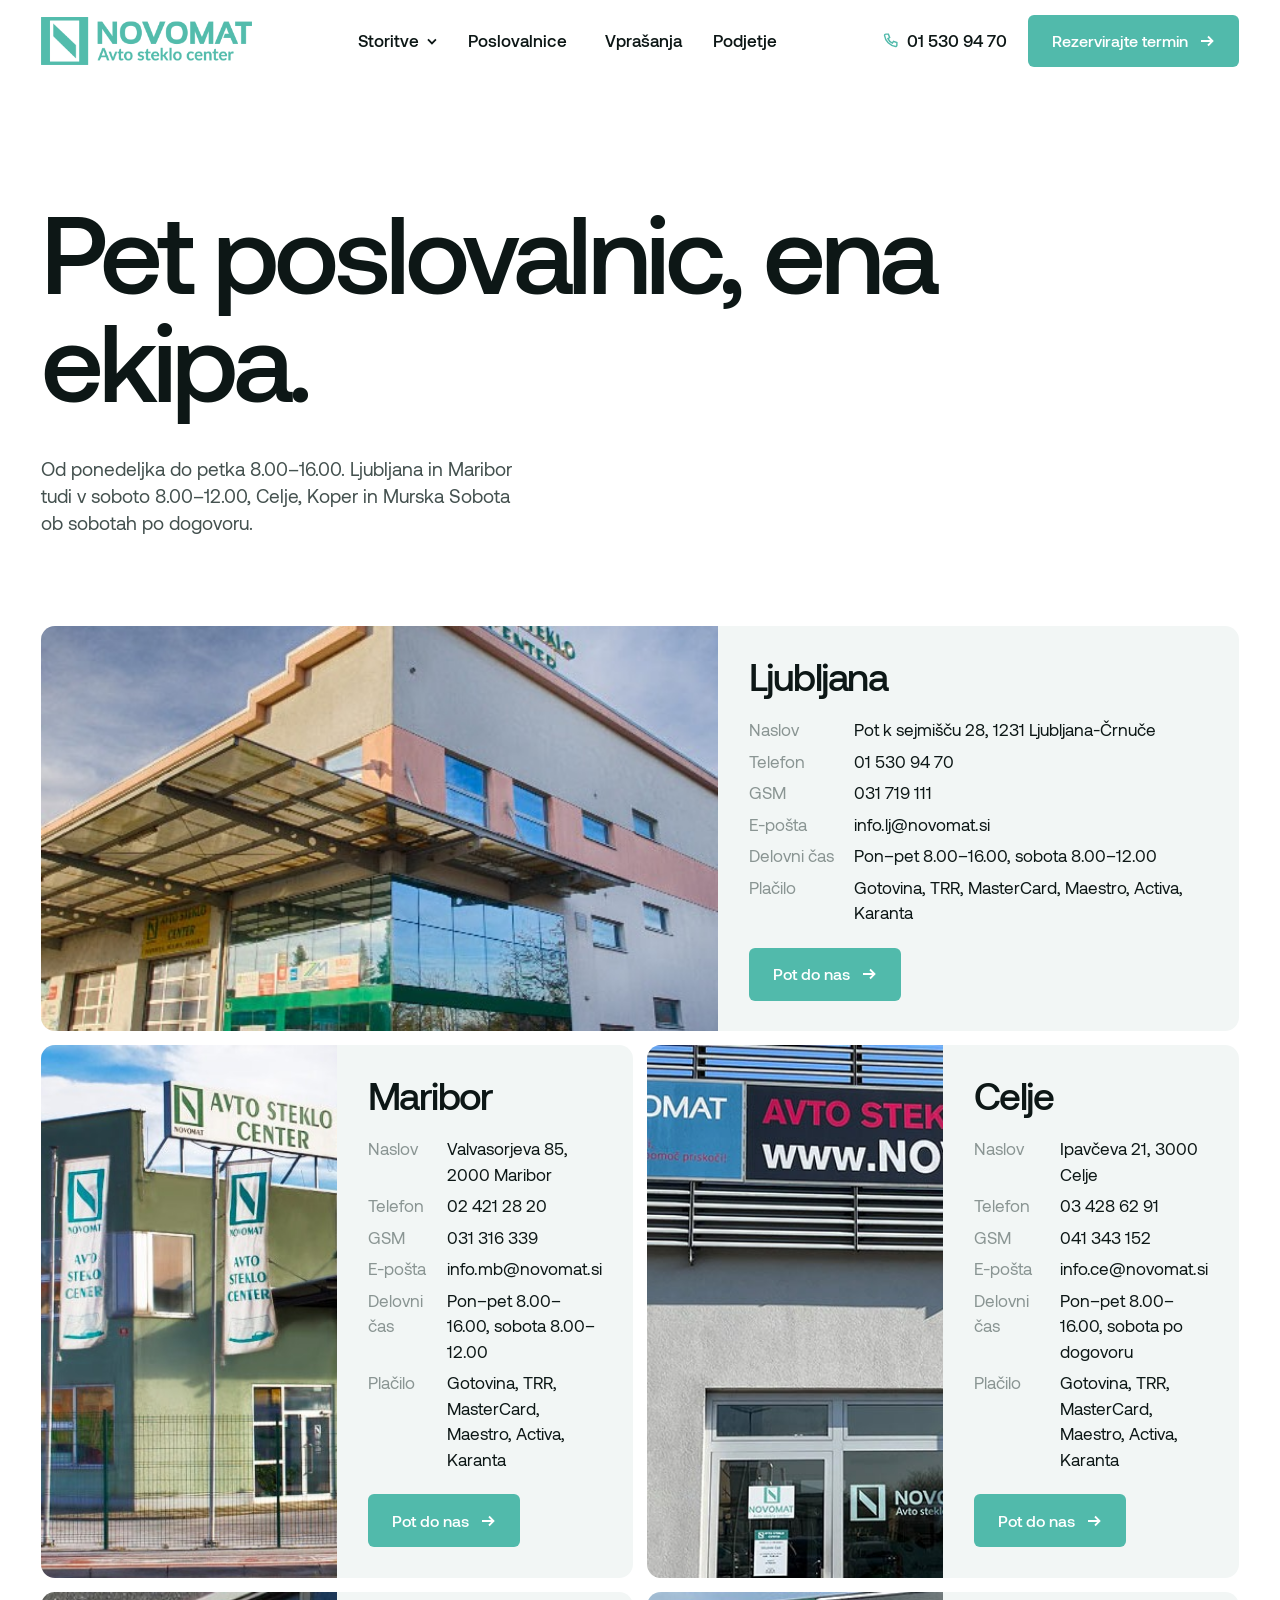
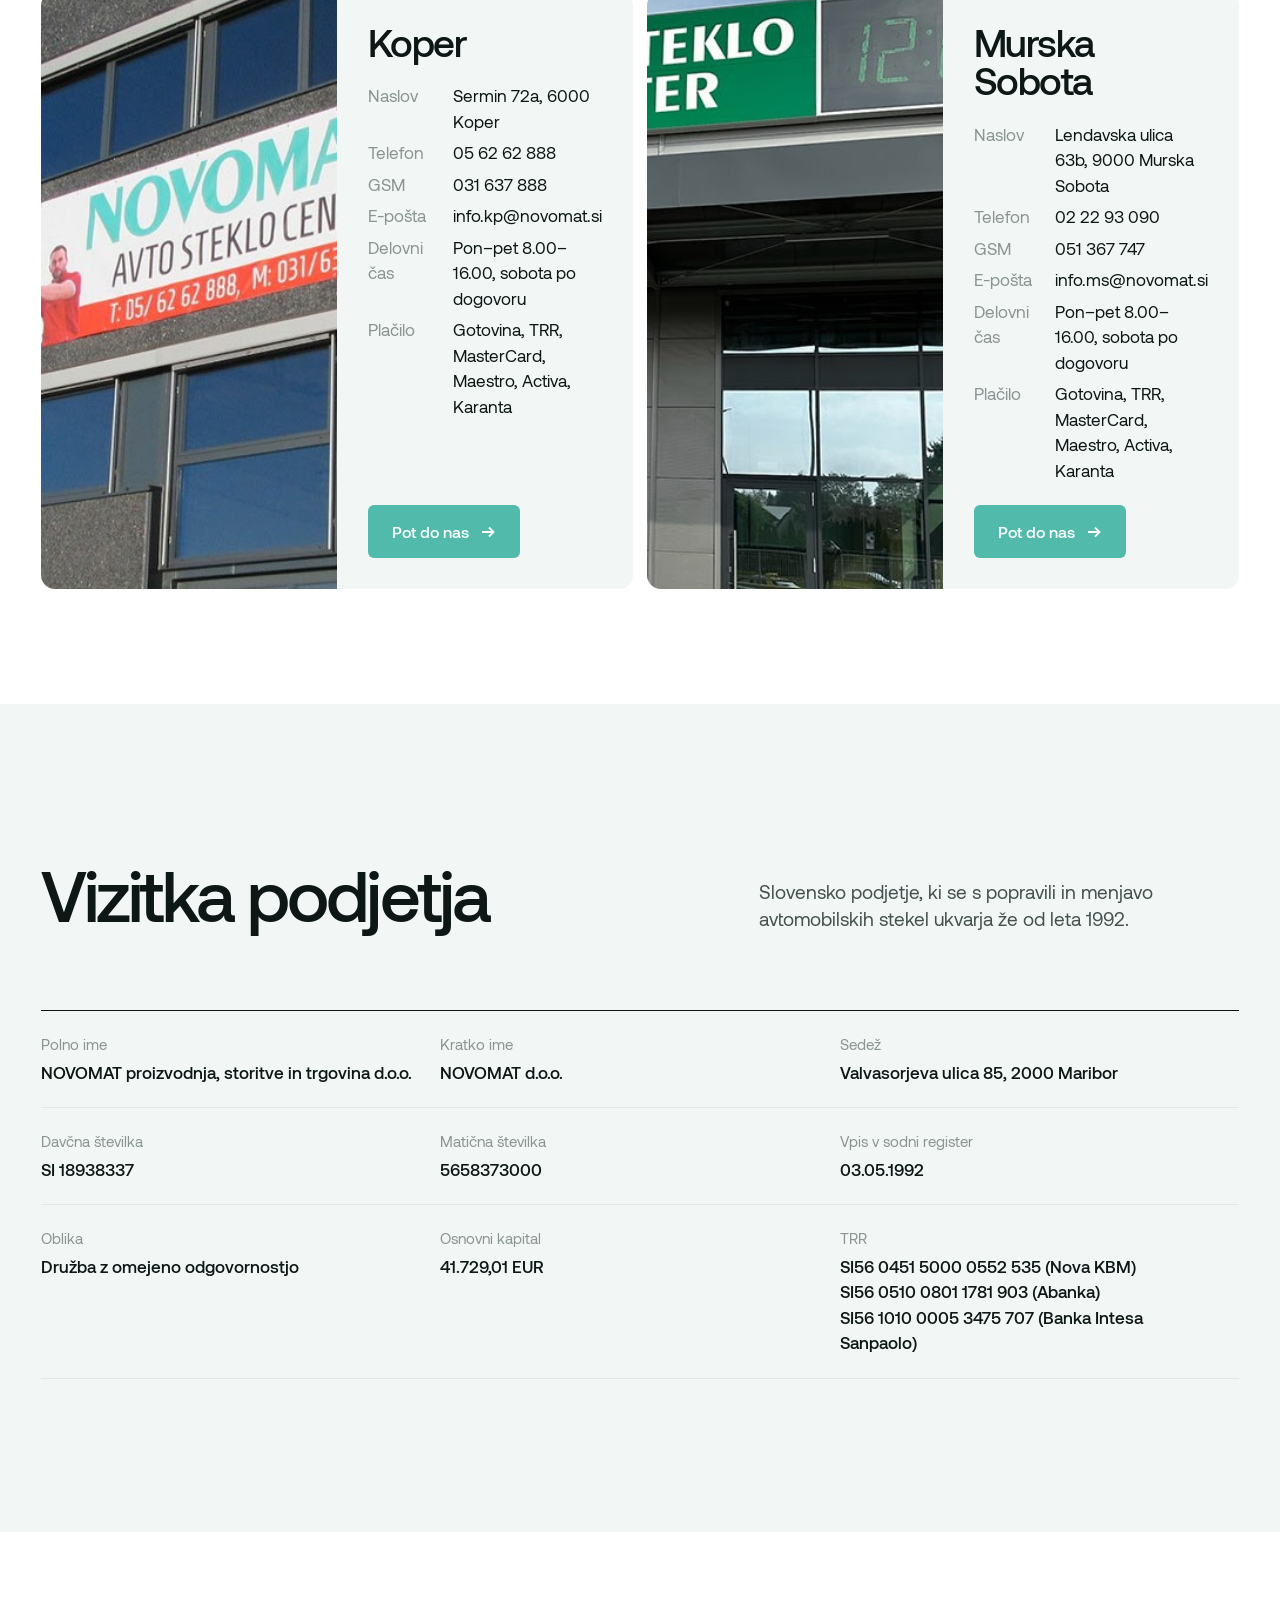
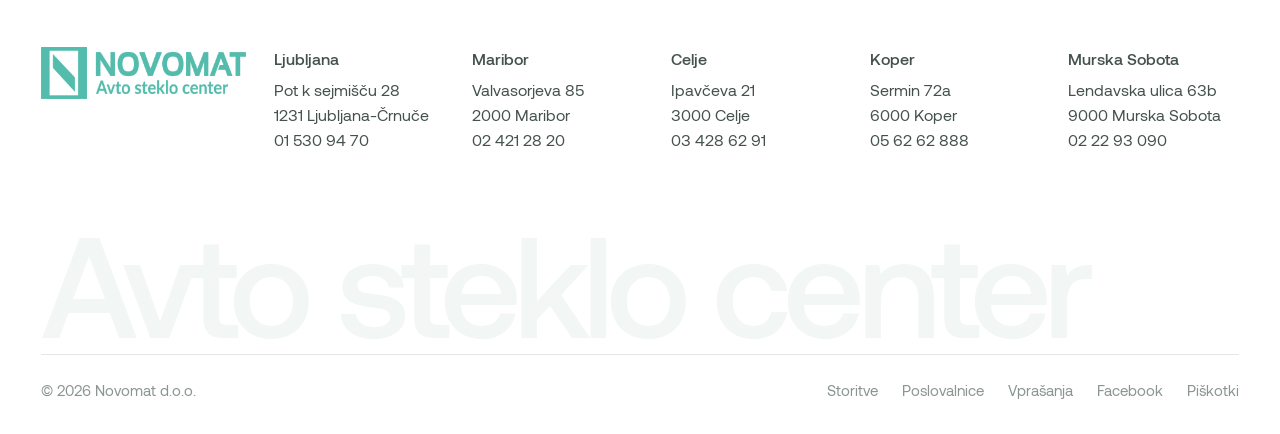
==== poslovalnice.html @ 3d76321d "Novomat Avto steklo center redesign: homepage and four subpages Co-Authored-By: Claude Opus 5.5 <nor" ====
<!doctype html>
<html lang="sl" class="no-js">
<head>
<meta charset="utf-8">
<meta name="viewport" content="width=device-width,initial-scale=1">
<title>Poslovalnice | Novomat Avto steklo center</title>
<meta name="description" content="Poslovalnice Novomat v Ljubljani, Mariboru, Celju, Kopru in Murski Soboti.">
<meta name="robots" content="noindex">
<link rel="icon" href="assets/logo/novomat-mark.png">
<link rel="stylesheet" href="assets/css/style.css?v=4">
<script>document.documentElement.classList.replace('no-js','js')</script>
</head>
<body data-page="poslovalnice">
<main>
  <section class="ph">
    <h1 class="d1">Pet poslovalnic, ena ekipa.</h1>
    <div class="ph__row">
      <p class="lead">Od ponedeljka do petka 8.00–16.00. Ljubljana in Maribor tudi v soboto 8.00–12.00, Celje, Koper in Murska Sobota ob sobotah po dogovoru.</p>
    </div>
  </section>

  <section class="wrap" style="padding-bottom:clamp(80px,9vw,180px)">
    <div class="cards5" id="peCards"></div>
  </section>

  <section class="sec sec--mist wrap" id="podjetje">
    <div class="sec__head">
      <h2 class="d2">Vizitka podjetja</h2>
      <p class="lead">Slovensko podjetje, ki se s popravili in menjavo avtomobilskih stekel ukvarja že od leta 1992.</p>
    </div>
    <dl class="vz">
      <div><dt>Polno ime</dt><dd>NOVOMAT proizvodnja, storitve in trgovina d.o.o.</dd></div>
      <div><dt>Kratko ime</dt><dd>NOVOMAT d.o.o.</dd></div>
      <div><dt>Sedež</dt><dd>Valvasorjeva ulica 85, 2000 Maribor</dd></div>
      <div><dt>Davčna številka</dt><dd>SI 18938337</dd></div>
      <div><dt>Matična številka</dt><dd>5658373000</dd></div>
      <div><dt>Vpis v sodni register</dt><dd>03.05.1992</dd></div>
      <div><dt>Oblika</dt><dd>Družba z omejeno odgovornostjo</dd></div>
      <div><dt>Osnovni kapital</dt><dd>41.729,01 EUR</dd></div>
      <div><dt>TRR</dt><dd>SI56 0451 5000 0552 535 (Nova KBM)<br>SI56 0510 0801 1781 903 (Abanka)<br>SI56 1010 0005 3475 707 (Banka Intesa Sanpaolo)</dd></div>
    </dl>
  </section>
</main>
<script src="assets/js/layout.js?v=4"></script>
<script>
  document.getElementById('peCards').innerHTML = window.NOVOMAT_PE.map(c => `
    <article class="pe rv" id="${c.id}">
      <div class="pe__img"><img src="${c.img}" alt="Poslovalnica ${c.name}" loading="lazy"></div>
      <div class="pe__body">
        <h2>${c.name}</h2>
        <dl>
          <dt>Naslov</dt><dd>${c.addr}, ${c.post}</dd>
          <dt>Telefon</dt><dd><a class="link-u" href="tel:${c.telH}">${c.tel}</a></dd>
          <dt>GSM</dt><dd>${c.gsm}</dd>
          <dt>E-pošta</dt><dd><a class="link-u" href="mailto:${c.mail}">${c.mail}</a></dd>
          <dt>Delovni čas</dt><dd>Pon–pet 8.00–16.00, ${c.sat.toLowerCase()}</dd>
          <dt>Plačilo</dt><dd>Gotovina, TRR, MasterCard, Maestro, Activa, Karanta</dd>
        </dl>
        <a class="btn" href="https://www.google.com/maps/search/?api=1&query=${encodeURIComponent('Novomat ' + c.addr + ' ' + c.post)}" target="_blank" rel="noopener">Pot do nas ${window.NOVOMAT_ICONS.arrow}</a>
      </div>
    </article>`).join('');
</script>
<script src="assets/vendor/gsap.min.js"></script>
<script src="assets/vendor/ScrollTrigger.min.js"></script>
<script src="assets/vendor/lenis.min.js"></script>
<script src="assets/js/main.js?v=4"></script>
</body>
</html>
---- assets/css/style.css ----
@font-face{font-family:"Aeonik";src:url(../fonts/Aeonik-Light.woff2) format("woff2");font-weight:300;font-display:swap}
@font-face{font-family:"Aeonik";src:url(../fonts/Aeonik-Regular.woff2) format("woff2");font-weight:400;font-display:swap}
@font-face{font-family:"Aeonik";src:url(../fonts/Aeonik-Medium.woff2) format("woff2");font-weight:500;font-display:swap}
@font-face{font-family:"Aeonik";src:url(../fonts/Aeonik-Bold.woff2) format("woff2");font-weight:700;font-display:swap}

:root{
  --font:"Aeonik","Helvetica Neue",Arial,sans-serif;
  --teal:#51BAAB;
  --teal-deep:#2f8f82;
  --green:#003333;
  --ink:#0d1716;
  --gray:#8a9593;
  --line:#e3e8e7;
  --paper:#ffffff;
  --mist:#f2f6f5;
  --gut:clamp(20px,3.2vw,64px);
  --nav-h:clamp(76px,6.4vw,112px);
  --ease:cubic-bezier(.2,.7,.1,1);
}
*{box-sizing:border-box;margin:0;padding:0}
html{-webkit-text-size-adjust:100%;overflow-x:clip}
body{font-family:var(--font);color:var(--ink);background:var(--paper);font-size:clamp(17px,1.05vw,20px);line-height:1.5;-webkit-font-smoothing:antialiased;overflow-x:clip}
img,video,svg{display:block;max-width:100%}
a{color:inherit;text-decoration:none}
button,input,select,textarea{font:inherit;color:inherit}
::selection{background:var(--teal);color:#fff}
.wrap{padding-inline:var(--gut)}
.teal{color:var(--teal)}
.gray{color:var(--gray)}

/* type scale */
.d1{font-size:clamp(52px,8.6vw,190px);line-height:.98;letter-spacing:-.045em;font-weight:500;padding-bottom:.04em}
.d2{font-size:clamp(42px,5.6vw,128px);line-height:1.02;letter-spacing:-.04em;font-weight:500;padding-bottom:.04em}
.d3{font-size:clamp(32px,3.4vw,72px);line-height:1.06;letter-spacing:-.03em;font-weight:500;padding-bottom:.04em}
.d4{font-size:clamp(24px,1.9vw,40px);line-height:1.16;letter-spacing:-.02em;font-weight:500}
.lead{font-size:clamp(19px,1.35vw,26px);line-height:1.42;color:#44514f;max-width:40ch}

/* buttons */
.btn{display:inline-flex;align-items:center;gap:.7em;height:3.3em;padding:0 1.5em;border-radius:6px;background:var(--teal);color:#fff;font-weight:500;font-size:clamp(16px,1vw,19px);transition:background .3s,color .3s,transform .3s var(--ease);white-space:nowrap;border:0;cursor:pointer}
.btn:hover{background:var(--green)}
.btn svg{width:1em;height:1em;transition:transform .3s var(--ease)}
.btn:hover svg{transform:translateX(3px)}
.btn--ghost{background:transparent;color:var(--ink);box-shadow:inset 0 0 0 1.5px currentColor}
.btn--ghost:hover{background:var(--ink);color:#fff}
.btn--white{background:#fff;color:var(--green)}
.btn--white:hover{background:var(--teal);color:#fff}
.link-u{background:linear-gradient(currentColor,currentColor) 0 100%/0 1.5px no-repeat;transition:background-size .4s var(--ease)}
.link-u:hover{background-size:100% 1.5px}

/* ---------- loader ---------- */
.loader{position:fixed;inset:0;z-index:200;background:#fff;display:grid;place-items:center}
.loader__in{display:flex;align-items:center;gap:28px}
.loader__mark{width:clamp(64px,6vw,96px);height:auto;clip-path:inset(0 0 100% 0)}
.loader__count{font-size:clamp(40px,4vw,72px);font-weight:500;letter-spacing:-.04em;font-variant-numeric:tabular-nums;min-width:3ch;color:var(--green)}
.no-loader .loader{display:none}

/* ---------- header ---------- */
.hdr{position:fixed;inset:0 0 auto;z-index:100;height:var(--nav-h);display:flex;align-items:center;justify-content:space-between;gap:32px;padding-inline:var(--gut);transition:background .35s,box-shadow .35s,transform .45s var(--ease)}
.hdr.is-solid{background:rgba(255,255,255,.94);backdrop-filter:saturate(1.4) blur(14px);-webkit-backdrop-filter:saturate(1.4) blur(14px);box-shadow:0 1px 0 var(--line)}
.hdr.is-hidden{transform:translateY(-100%)}
.hdr__logo img{height:clamp(46px,3.7vw,68px);width:auto}
.nav{display:flex;align-items:center;gap:clamp(20px,2.4vw,48px);font-size:clamp(17px,1.05vw,20px);font-weight:500}
.nav__item{position:relative;height:var(--nav-h);display:flex;align-items:center}
.nav__item > a,.nav__item > button{display:flex;align-items:center;gap:.4em;background:none;border:0;cursor:pointer;padding:0}
.nav__item > button svg{width:.7em;height:.7em;transition:transform .3s}
.nav__item:hover > button svg,.nav__item.is-open > button svg{transform:rotate(180deg)}
.nav__item > a:hover,.nav__item > button:hover{color:var(--teal-deep)}
.hdr__right{display:flex;align-items:center;gap:clamp(16px,1.6vw,32px)}
.hdr__tel{font-weight:500;font-size:clamp(17px,1.05vw,20px);display:flex;align-items:center;gap:.5em}
.hdr__tel svg{width:1em;height:1em;color:var(--teal)}
.burger{display:none;width:48px;height:48px;border:0;background:none;cursor:pointer;position:relative}
.burger span{position:absolute;left:10px;right:10px;height:2px;background:var(--ink);transition:transform .35s var(--ease),top .35s var(--ease)}
.burger span:first-child{top:19px}.burger span:last-child{top:28px}
.menu-open .burger span:first-child{top:23px;transform:rotate(45deg)}
.menu-open .burger span:last-child{top:23px;transform:rotate(-45deg)}

/* mega menu */
.mega{position:fixed;left:0;right:0;top:var(--nav-h);background:#fff;box-shadow:0 30px 60px -30px rgba(0,40,40,.18),0 1px 0 var(--line) inset;padding:36px var(--gut) 44px;opacity:0;visibility:hidden;transform:translateY(-8px);transition:opacity .3s,transform .4s var(--ease),visibility 0s .4s}
.nav__item:hover .mega,.nav__item.is-open .mega,.nav__item:focus-within .mega{opacity:1;visibility:visible;transform:none;transition:opacity .3s,transform .4s var(--ease)}
.mega__grid{display:grid;grid-template-columns:repeat(5,1fr);gap:20px}
.mega__card{display:block}
.mega__img{aspect-ratio:4/3;border-radius:8px;overflow:hidden;background:var(--mist);margin-bottom:14px;display:grid;place-items:center}
.mega__img img{width:100%;height:100%;object-fit:cover;transition:transform .8s var(--ease)}
.mega__img svg{width:62%;height:62%}
.mega__card:hover .mega__img img{transform:scale(1.05)}
.mega__t{font-size:clamp(18px,1.15vw,22px);font-weight:500;letter-spacing:-.01em}
.mega__s{font-size:15px;color:var(--gray);font-weight:400;margin-top:2px}
.mega--list .mega__grid{grid-template-columns:repeat(5,1fr)}
.mega__city{padding:18px 0;border-top:1.5px solid var(--ink)}
.mega__city b{display:block;font-size:clamp(20px,1.4vw,28px);font-weight:500;letter-spacing:-.02em}
.mega__city span{display:block;color:var(--gray);font-size:15px;font-weight:400}
.mega__city a{display:inline-block;margin-top:10px;font-size:16px;color:var(--teal-deep)}

/* mobile menu */
.mnav{position:fixed;inset:0;z-index:90;background:#fff;padding:calc(var(--nav-h) + 24px) var(--gut) 32px;display:flex;flex-direction:column;gap:6px;overflow:auto;opacity:0;visibility:hidden;transition:opacity .35s,visibility 0s .35s}
.menu-open .mnav{opacity:1;visibility:visible;transition:opacity .35s}
.mnav a{font-size:clamp(30px,8vw,44px);font-weight:500;letter-spacing:-.03em;line-height:1.25}
.mnav .mnav__sub{font-size:20px;color:var(--gray);letter-spacing:0}
.mnav .btn{margin-top:28px;align-self:flex-start;font-size:18px}

/* ---------- hero ---------- */
.hero{position:relative;height:260vh}
.hero__stick{position:sticky;top:0;height:100vh;height:100svh;overflow:hidden}
.hero__text{position:absolute;inset:0;padding:calc(var(--nav-h) + 4vh) var(--gut) 5vh;display:flex;flex-direction:column;justify-content:center}
.hero__h{font-size:clamp(44px,8.2vw,200px);line-height:1;letter-spacing:-.05em;font-weight:500}
.hero__h .row{display:flex;align-items:center;gap:.22em;white-space:nowrap}
.hero__h .row + .row{margin-top:.04em}
.hero__slot{display:inline-block;width:2.25em;height:.82em;flex:none}
.hero__under{display:flex;justify-content:space-between;align-items:flex-end;gap:40px;margin-top:clamp(32px,5vh,72px)}
.hero__ticks{list-style:none;display:grid;gap:10px;font-size:clamp(17px,1.15vw,22px)}
.hero__ticks li{display:flex;align-items:center;gap:12px}
.hero__ticks svg{width:22px;height:22px;flex:none;color:var(--teal)}
.hero__cta{display:flex;gap:14px;flex-wrap:wrap;justify-content:flex-end}
.hero__media{position:absolute;overflow:hidden;will-change:clip-path,width,height,top,left;z-index:2;clip-path:polygon(10% 0,90% 0,100% 100%,0 100%);border-radius:0}
.hero__media img{position:absolute;inset:0;width:100%;height:100%;object-fit:cover;object-position:94% 0;transform:scale(1.15);transform-origin:50% 40%}
.hero__shade{position:absolute;inset:0;background:linear-gradient(180deg,rgba(0,30,30,.0) 30%,rgba(0,30,30,.72));opacity:0}
.hero__crack{position:absolute;inset:0;width:100%;height:100%;pointer-events:none}
.hero__crack path{stroke-dasharray:1;stroke-dashoffset:1;fill:none;stroke:#fff;stroke-width:.2;stroke-linecap:round;opacity:.9}
.hero__over{position:absolute;left:var(--gut);right:var(--gut);bottom:7vh;color:#fff;z-index:3;display:flex;justify-content:space-between;align-items:flex-end;gap:32px;opacity:0;pointer-events:none}
.hero__over.is-on{pointer-events:auto}
.hero__over .d2{max-width:13ch}
.hero__over p{max-width:30ch;font-size:clamp(18px,1.3vw,24px);color:rgba(255,255,255,.86)}
.hero__grain{position:absolute;inset:-50%;z-index:4;pointer-events:none;background-image:url("data:image/svg+xml,%3Csvg xmlns='http://www.w3.org/2000/svg' width='160' height='160'%3E%3Cfilter id='n'%3E%3CfeTurbulence type='fractalNoise' baseFrequency='.9' numOctaves='2' stitchTiles='stitch'/%3E%3C/filter%3E%3Crect width='100%25' height='100%25' filter='url(%23n)'/%3E%3C/svg%3E");opacity:.07}

/* ---------- section base ---------- */
.sec{padding-block:clamp(96px,12vw,240px)}
.sec--mist{background:var(--mist)}
.sec__head{display:grid;grid-template-columns:1fr 1fr;gap:var(--gut);align-items:end;margin-bottom:clamp(48px,6vw,110px)}
.sec__head .lead{justify-self:end}

/* ---------- repair or replace ---------- */
.rr{display:grid;grid-template-columns:1.25fr 1fr;gap:clamp(32px,5vw,120px);align-items:center}
.rr__stage{position:relative;background:var(--mist);border-radius:14px;aspect-ratio:16/10.5;overflow:hidden;touch-action:none}
.rr__svg{position:absolute;inset:0;width:100%;height:100%}
.rr__hint{position:absolute;left:24px;bottom:16px;font-size:15px;color:var(--gray);z-index:1;pointer-events:none}
.rr__chip{cursor:grab}
.rr__chip:active{cursor:grabbing}
.rr__panel .d2{margin-bottom:24px}
.rr__verdict{margin:36px 0 30px;padding:30px 0;border-block:1.5px solid var(--ink)}
.rr__vt{font-size:clamp(40px,4.4vw,96px);font-weight:500;letter-spacing:-.045em;line-height:1;transition:color .3s}
.rr__vd{margin-top:14px;font-size:clamp(17px,1.15vw,22px);color:#44514f;max-width:36ch;min-height:3em}
.rr__ctl{display:grid;gap:22px}
.rr__row{display:flex;justify-content:space-between;align-items:center;gap:20px;font-weight:500}
.rr__row output{font-variant-numeric:tabular-nums;color:var(--teal-deep)}
.range{-webkit-appearance:none;appearance:none;width:100%;height:28px;background:transparent;cursor:pointer}
.range::-webkit-slider-runnable-track{height:4px;border-radius:4px;background:linear-gradient(var(--teal),var(--teal)) 0/var(--p,30%) 100% no-repeat,var(--line)}
.range::-moz-range-track{height:4px;border-radius:4px;background:var(--line)}
.range::-moz-range-progress{height:4px;border-radius:4px;background:var(--teal)}
.range::-webkit-slider-thumb{-webkit-appearance:none;width:26px;height:26px;border-radius:50%;background:#fff;box-shadow:0 0 0 2px var(--teal),0 4px 12px rgba(0,0,0,.12);margin-top:-11px}
.range::-moz-range-thumb{width:26px;height:26px;border-radius:50%;background:#fff;border:2px solid var(--teal)}

/* ---------- safety stat ---------- */
.stat{display:grid;grid-template-columns:1fr 1fr;gap:clamp(32px,5vw,120px) var(--gut);align-items:end}
.stat__num{grid-column:1/-1}
.stat .fill-text{grid-column:2}
.stat__num{font-size:clamp(110px,17vw,400px);font-weight:500;letter-spacing:-.06em;line-height:.85;color:var(--teal);white-space:nowrap;padding-bottom:.06em}
.stat__num small{font-size:.42em;letter-spacing:-.04em;color:var(--green);margin-left:.06em}
.fill-text{font-size:clamp(30px,3.1vw,66px);line-height:1.12;letter-spacing:-.03em;font-weight:500}
.fill-text .w{color:#cdd6d4;transition:color .25s}
.fill-text .w.on{color:var(--ink)}
.pillars{display:grid;grid-template-columns:repeat(3,1fr);gap:var(--gut);margin-top:clamp(80px,9vw,180px)}
.pillar svg{width:clamp(56px,4.4vw,84px);height:auto;margin-bottom:28px;color:var(--teal)}
.pillar h3{font-size:clamp(26px,2vw,40px);font-weight:500;letter-spacing:-.025em;margin-bottom:14px}
.pillar p{color:#44514f;max-width:38ch}
.draw path,.draw line,.draw circle,.draw rect,.draw polyline{fill:none;stroke:currentColor;stroke-width:2;stroke-linecap:round;stroke-linejoin:round}

/* ---------- bento ---------- */
.bento{display:grid;grid-template-columns:repeat(12,1fr);gap:clamp(12px,1.1vw,22px)}
.bento .tile{min-height:clamp(300px,24vw,500px)}
.tile{position:relative;border-radius:14px;overflow:hidden;background:var(--mist);display:flex;flex-direction:column;justify-content:space-between;padding:clamp(24px,2.2vw,44px);isolation:isolate}
.tile h3{font-size:clamp(28px,2.6vw,56px);font-weight:500;letter-spacing:-.035em;line-height:1.02}
.tile p{max-width:34ch;color:#44514f;margin-top:10px}
.tile__go{display:inline-flex;align-items:center;gap:.5em;font-weight:500;margin-top:18px;color:var(--teal-deep)}
.tile__go svg{width:1em;height:1em;transition:transform .3s var(--ease)}
.tile:hover .tile__go svg{transform:translateX(4px)}
.tile--a{grid-column:span 12;aspect-ratio:1120/358;color:#fff;background:var(--green)}
.tile--a .tile__media{position:absolute;inset:0;z-index:-1;overflow:hidden}
.tile--a .tile__media img{width:100%;height:112%;object-fit:cover;object-position:50% 0}
.tile--a::after{content:"";position:absolute;inset:0;z-index:-1;background:linear-gradient(90deg,rgba(0,40,40,.82),rgba(0,40,40,.15) 55%,rgba(0,40,40,0))}
.tile--a .tile__txt{max-width:40%;margin-top:auto}
.tile--a p{color:rgba(255,255,255,.85)}
.tile--a .tile__go{color:#fff}
.tile--b{grid-column:span 6}
.tile--c{grid-column:span 6}
.tile--d{grid-column:span 6}
.tile--e{grid-column:span 6;background:var(--teal);color:#fff}
.tile--e p{color:rgba(255,255,255,.9)}
.tile--e .tile__go{color:#fff}
.tile__ill{position:absolute;right:clamp(18px,2vw,40px);top:clamp(18px,2vw,40px);width:clamp(120px,12vw,240px);height:auto;color:var(--teal);z-index:-1}
.tile--e .tile__ill{color:#fff}
.tile__txt{margin-top:auto}
.tile__thumb{position:absolute;right:clamp(18px,2vw,40px);top:clamp(18px,2vw,40px);width:clamp(110px,9vw,180px);aspect-ratio:1;border-radius:10px;overflow:hidden}
.tile__thumb img{width:100%;height:100%;object-fit:cover}

/* ---------- marquee ---------- */
.marq{overflow:hidden;padding-block:clamp(28px,3vw,56px);border-block:1.5px solid var(--ink)}
.marq__track{display:flex;width:max-content;animation:marq 48s linear infinite}
.marq span{font-size:clamp(30px,3.6vw,76px);font-weight:500;letter-spacing:-.035em;white-space:nowrap;display:flex;align-items:center}
.marq span::after{content:"";width:.34em;height:.34em;background:var(--teal);margin-inline:.7em;transform:rotate(45deg);flex:none}
@keyframes marq{to{transform:translateX(-50%)}}

/* ---------- 15 points ---------- */
.pts{display:grid;grid-template-columns:1fr 1.1fr;gap:clamp(40px,6vw,140px)}
.pts__side{position:sticky;top:calc(var(--nav-h) + 4vh);align-self:start;height:calc(100vh - var(--nav-h) - 8vh);display:flex;flex-direction:column;justify-content:space-between}
.pts__count{font-size:clamp(120px,15vw,340px);font-weight:500;letter-spacing:-.06em;line-height:.85;color:var(--teal);font-variant-numeric:tabular-nums;padding-bottom:.05em}
.pts__count small{font-size:.28em;color:var(--gray);letter-spacing:-.03em}
.pts__ws{width:min(100%,520px);height:auto;color:var(--green)}
.pts__list{list-style:none;counter-reset:p;padding-block:10vh 30vh}
.pts__list li{display:grid;grid-template-columns:3.2ch 1fr;gap:20px;padding:26px 0;border-top:1.5px solid var(--line);font-size:clamp(22px,1.7vw,34px);line-height:1.22;letter-spacing:-.02em;font-weight:500;color:#c3cdcb;transition:color .4s}
.pts__list li::before{counter-increment:p;content:counter(p,decimal-leading-zero);font-size:.62em;padding-top:.32em;color:inherit;font-variant-numeric:tabular-nums}
.pts__list li.on{color:var(--ink)}
.pts__list li.on::before{color:var(--teal-deep)}

/* ---------- insurers ---------- */
.ins{display:grid;grid-template-columns:1fr 1fr;gap:var(--gut);align-items:start}
.ins__logos{display:grid;grid-template-columns:repeat(3,1fr);gap:clamp(10px,1vw,18px);margin-top:clamp(40px,4vw,72px)}
.ins__logo{aspect-ratio:16/9;background:#fff;border-radius:12px;display:grid;place-items:center;padding:18%}
.ins__logo img{width:100%;height:100%;object-fit:contain;filter:grayscale(1) contrast(1.1);opacity:.75;transition:filter .4s,opacity .4s}
.ins__logo:hover img{filter:none;opacity:1}
.docs{display:grid;gap:clamp(10px,1vw,18px)}
.doc{display:flex;align-items:center;gap:clamp(20px,2vw,36px);background:#fff;border-radius:14px;padding:clamp(22px,2vw,36px)}
.doc svg{width:clamp(56px,4.4vw,80px);height:auto;flex:none;color:var(--teal)}
.doc b{display:block;font-size:clamp(22px,1.7vw,34px);font-weight:500;letter-spacing:-.02em}
.doc span{color:var(--gray);font-size:16px}

/* ---------- locations ---------- */
.loc{display:grid;grid-template-columns:1fr 1fr;gap:clamp(32px,5vw,120px);align-items:stretch}
.loc__list{list-style:none;border-bottom:1.5px solid var(--ink)}
.loc__list button{width:100%;display:flex;justify-content:space-between;align-items:center;gap:20px;padding:clamp(16px,1.6vw,28px) 0;border:0;border-top:1.5px solid var(--ink);background:none;cursor:pointer;text-align:left;font-size:clamp(36px,4.4vw,96px);font-weight:500;letter-spacing:-.045em;line-height:1.02;color:#c3cdcb;transition:color .35s}
.loc__list button span{font-size:clamp(15px,.95vw,18px);letter-spacing:0;color:var(--gray);font-weight:400;text-align:right}
.loc__list button:hover,.loc__list button.on{color:var(--ink)}
.loc__list button.on span{color:var(--teal-deep)}
.loc__card{position:sticky;top:calc(var(--nav-h) + 24px);display:grid;grid-template-rows:auto 1fr;gap:28px;align-self:start}
.loc__img{position:relative;aspect-ratio:4/3;border-radius:14px;overflow:hidden;background:var(--mist)}
.loc__img img{position:absolute;inset:0;width:100%;height:100%;object-fit:cover;opacity:0;transform:scale(1.06);transition:opacity .6s,transform 1.2s var(--ease)}
.loc__img img.on{opacity:1;transform:none}
.loc__info{display:grid;grid-template-columns:1fr 1fr;gap:20px 32px;font-size:clamp(17px,1.05vw,20px)}
.loc__info dt{color:var(--gray);font-size:15px;margin-bottom:2px}
.loc__info dd a{border-bottom:1.5px solid var(--teal)}
.loc__info dd a:hover{color:var(--teal-deep)}

/* ---------- testimonials ---------- */
.tst{display:grid;grid-template-columns:repeat(5,minmax(0,1fr));gap:clamp(12px,1.1vw,22px)}
.q{background:#fff;border-radius:14px;padding:clamp(24px,2vw,40px);display:flex;flex-direction:column;justify-content:space-between;min-height:clamp(300px,26vw,480px)}
.q__mark{width:40px;height:auto;color:var(--teal)}
.q p{font-size:clamp(22px,1.7vw,34px);line-height:1.18;letter-spacing:-.025em;font-weight:500;margin:28px 0}
.q cite{font-style:normal;color:var(--gray);font-size:16px}
.q:nth-child(2n){transform:translateY(clamp(20px,3vw,60px))}

/* ---------- CTA / form ---------- */
.cta{background:var(--green);color:#fff;border-radius:clamp(14px,1.4vw,28px);margin-inline:clamp(10px,1vw,20px);padding:clamp(48px,7vw,140px) var(--gut);display:grid;grid-template-columns:1fr 1fr;gap:clamp(40px,6vw,140px)}
.cta .lead{color:rgba(255,255,255,.75)}
.cta__meta{display:grid;grid-template-columns:1fr 1fr;gap:28px;margin-top:clamp(40px,5vw,90px);font-size:17px;color:rgba(255,255,255,.8)}
.cta__meta b{display:block;color:#fff;font-weight:500;margin-bottom:6px}
.form{display:grid;grid-template-columns:1fr 1fr;gap:14px}
.field{position:relative;display:flex;flex-direction:column}
.field--full{grid-column:1/-1}
.field label{font-size:15px;color:rgba(255,255,255,.7);margin-bottom:8px}
.field input,.field select,.field textarea{background:rgba(255,255,255,.07);border:0;border-radius:8px;padding:18px 18px;font-size:18px;color:#fff;outline:none;transition:background .3s,box-shadow .3s;-webkit-appearance:none;appearance:none}
.field select{background-image:url("data:image/svg+xml,%3Csvg xmlns='http://www.w3.org/2000/svg' width='14' height='9' fill='none' stroke='%2351BAAB' stroke-width='2'%3E%3Cpath d='M1 1l6 6 6-6'/%3E%3C/svg%3E");background-repeat:no-repeat;background-position:right 18px center}
.field select option{color:var(--ink)}
.field textarea{min-height:150px;resize:vertical}
.field input:focus,.field select:focus,.field textarea:focus{background:rgba(255,255,255,.12);box-shadow:inset 0 -2px 0 var(--teal)}
.form .btn{grid-column:1/-1;justify-self:start;margin-top:10px}
.form__ok{grid-column:1/-1;font-size:clamp(22px,1.6vw,30px);font-weight:500;color:var(--teal);display:none}
.form.sent .form__ok{display:block}
/* light form variant */
.form--light .field label{color:var(--gray)}
.form--light .field input,.form--light .field select,.form--light .field textarea{background:var(--mist);color:var(--ink)}
.form--light .field input:focus,.form--light .field select:focus,.form--light .field textarea:focus{background:#e8efee}

/* ---------- footer ---------- */
.ftr{padding:clamp(80px,9vw,180px) var(--gut) 32px}
.ftr__top{display:grid;grid-template-columns:1.2fr repeat(5,1fr);gap:28px;padding-bottom:clamp(48px,5vw,90px)}
.ftr__top img{height:clamp(52px,4vw,76px);width:auto}
.ftr__city b{display:block;font-weight:500;margin-bottom:6px}
.ftr__city{font-size:16px;color:#44514f;line-height:1.55}
.ftr__city a:hover{color:var(--teal-deep)}
.ftr__big{font-size:min(11.2vw,280px);font-weight:500;letter-spacing:-.055em;line-height:.9;color:var(--mist);white-space:nowrap;padding-bottom:.06em;user-select:none}
.ftr__bot{display:flex;justify-content:space-between;gap:20px;flex-wrap:wrap;border-top:1.5px solid var(--line);padding-top:24px;font-size:15px;color:var(--gray)}
.ftr__bot nav{display:flex;gap:24px;flex-wrap:wrap}
.ftr__bot a:hover{color:var(--ink)}

/* ---------- subpages ---------- */
.ph{padding:calc(var(--nav-h) + clamp(60px,9vw,180px)) var(--gut) clamp(60px,7vw,140px)}
.ph .d1{max-width:14ch}
.ph__row{display:flex;justify-content:space-between;align-items:flex-end;gap:40px;margin-top:clamp(28px,3vw,56px)}
.subnav{position:sticky;top:var(--nav-h);z-index:20;background:rgba(255,255,255,.94);backdrop-filter:blur(12px);-webkit-backdrop-filter:blur(12px);border-block:1px solid var(--line);display:flex;gap:clamp(20px,2.4vw,44px);padding:18px var(--gut);overflow-x:auto;scrollbar-width:none;font-weight:500;font-size:clamp(16px,1vw,19px)}
.subnav::-webkit-scrollbar{display:none}
.subnav{transition:top .45s var(--ease)}
.hdr-hidden .subnav{top:0}
.subnav a{white-space:nowrap;color:var(--gray);transition:color .3s}
.subnav a.on,.subnav a:hover{color:var(--ink)}
.svc{display:grid;grid-template-columns:1fr 1fr;gap:clamp(40px,6vw,140px);align-items:start;padding-block:clamp(80px,9vw,180px);border-top:1.5px solid var(--line);scroll-margin-top:calc(var(--nav-h) + 60px)}
.svc:first-of-type{border-top:0}
.svc__media{position:sticky;top:calc(var(--nav-h) + 90px);border-radius:14px;overflow:hidden;aspect-ratio:4/3;background:var(--mist);display:grid;place-items:center}
.svc__media img{width:100%;height:100%;object-fit:cover}
.svc__media svg{width:58%;height:auto;color:var(--teal)}
.svc__body .d3{margin-bottom:28px}
.svc__body p{color:#44514f;margin-bottom:1.1em;max-width:58ch}
.svc__body h4{font-size:clamp(22px,1.6vw,30px);font-weight:500;letter-spacing:-.02em;margin:48px 0 18px}
.facts{display:grid;grid-template-columns:repeat(3,1fr);gap:14px;margin:36px 0}
.fact{background:var(--mist);border-radius:12px;padding:24px}
.fact b{display:block;font-size:clamp(32px,2.6vw,52px);font-weight:500;letter-spacing:-.04em;color:var(--teal-deep);line-height:1}
.fact span{display:block;margin-top:10px;font-size:16px;color:#44514f}
.steps{list-style:none;counter-reset:s}
.steps li{display:grid;grid-template-columns:2.6ch 1fr;gap:16px;padding:18px 0;border-top:1.5px solid var(--line);color:#2b3533}
.steps li::before{counter-increment:s;content:counter(s,decimal-leading-zero);color:var(--teal-deep);font-weight:500;font-variant-numeric:tabular-nums}
.brands{display:flex;flex-wrap:wrap;gap:10px;margin:28px 0}
.brands span{background:var(--mist);padding:10px 18px;border-radius:6px;font-weight:500}
.faq{max-width:1200px}
.faq details{border-top:1.5px solid var(--ink)}
.faq details:last-child{border-bottom:1.5px solid var(--ink)}
.faq summary{list-style:none;cursor:pointer;display:flex;justify-content:space-between;align-items:center;gap:24px;padding:clamp(22px,2vw,36px) 0;font-size:clamp(24px,2.2vw,46px);font-weight:500;letter-spacing:-.03em;line-height:1.1}
.faq summary::-webkit-details-marker{display:none}
.faq summary i{width:clamp(28px,2vw,40px);height:clamp(28px,2vw,40px);flex:none;position:relative}
.faq summary i::before,.faq summary i::after{content:"";position:absolute;left:0;right:0;top:50%;height:2px;background:var(--teal);transition:transform .35s var(--ease)}
.faq summary i::after{transform:rotate(90deg)}
.faq details[open] summary i::after{transform:rotate(0)}
.faq__a{padding:0 0 36px;max-width:70ch;color:#44514f}
.faq__a p + p{margin-top:1em}
.cards5{display:grid;grid-template-columns:repeat(2,1fr);gap:clamp(12px,1.1vw,22px)}
.pe{background:var(--mist);border-radius:14px;overflow:hidden;display:grid;grid-template-columns:1fr 1fr;scroll-margin-top:calc(var(--nav-h) + 30px)}
.pe:first-child{grid-column:1/-1;grid-template-columns:1.3fr 1fr}
.pe__img{min-height:clamp(300px,26vw,520px);position:relative}
.pe__img img{position:absolute;inset:0;width:100%;height:100%;object-fit:cover}
.pe__body{padding:clamp(24px,2.4vw,48px);display:flex;flex-direction:column;gap:22px}
.pe__body h2{font-size:clamp(32px,3vw,64px);font-weight:500;letter-spacing:-.04em;line-height:1}
.pe__body dl{display:grid;grid-template-columns:auto 1fr;gap:6px 20px;font-size:17px}
.pe__body dt{color:var(--gray)}
.pe__body .btn{margin-top:auto;align-self:flex-start}
.vz{display:grid;grid-template-columns:repeat(3,1fr);gap:0;border-top:1.5px solid var(--ink)}
.vz div{padding:22px 24px 22px 0;border-bottom:1.5px solid var(--line)}
.vz dt{color:var(--gray);font-size:15px}
.vz dd{font-weight:500;margin-top:4px}

/* reveal */
.rv{opacity:0;transform:translateY(40px)}
.no-js .rv,.reduced .rv{opacity:1;transform:none}

/* ---------- responsive ---------- */
@media (max-width:1180px){
  .nav,.hdr__tel{display:none}
  .burger{display:block}
  .hdr__right .btn{display:none}
}
@media (max-width:900px){
  .sec__head,.rr,.stat,.pts,.ins,.loc,.cta,.svc{grid-template-columns:1fr}
  .sec__head .lead{justify-self:start}
  .pillars{grid-template-columns:1fr;gap:56px}
  .bento{grid-template-columns:1fr;grid-auto-rows:auto}
  .tile{grid-column:auto!important;grid-row:auto!important;min-height:340px}
  .bento .tile--a{aspect-ratio:auto;min-height:560px}
  .tile--a .tile__txt{max-width:none}
  .tile--a .tile__media img{object-position:92% 0}
  .tile--a::after{background:linear-gradient(180deg,rgba(0,40,40,0) 30%,rgba(0,40,40,.85))}
  .stat{grid-template-columns:1fr}
  .stat .fill-text{grid-column:auto}
  .tst{grid-template-columns:1fr}
  .q:nth-child(2n){transform:none}
  .q{min-height:0}
  .pts__side{position:relative;top:0;height:auto;gap:24px}
  .pts__ws{display:none}
  .pts__list{padding-block:0}
  .pts__list li{color:var(--ink)}
  .loc__card{position:relative;top:0;order:-1}
  .ftr__top{grid-template-columns:1fr 1fr}
  .ftr__top > :first-child{grid-column:1/-1}
  .hero__under{flex-direction:column;align-items:flex-start}
  .hero__cta{justify-content:flex-start}
  .cards5,.pe,.pe:first-child{grid-template-columns:1fr}
  .svc__media{position:relative;top:0}
  .facts{grid-template-columns:1fr}
  .vz{grid-template-columns:1fr}
  .mega{display:none}
}
@media (max-width:560px){
  .form{grid-template-columns:1fr}
  .cta__meta{grid-template-columns:1fr}
  .hero__h{font-size:clamp(34px,11.4vw,60px)}
  .hero__h .row{white-space:normal;flex-wrap:wrap;gap:0 .22em}
  .hero__slot{width:100%;height:30vh;order:3;margin-top:.15em}
  .hero__ticks{font-size:16px}
  .hero__over{flex-direction:column;align-items:flex-start;gap:16px;bottom:5vh}
  .hero__over p{font-size:17px}
  .hdr{gap:12px}
  .hdr__logo img{height:44px}
  .rr__hint{font-size:13px;left:16px;bottom:10px}
  .loc__info{grid-template-columns:1fr}
  .ph__row{flex-direction:column;align-items:flex-start}
}
@media (prefers-reduced-motion:reduce){
  .marq__track{animation:none}
  *{scroll-behavior:auto!important}
}
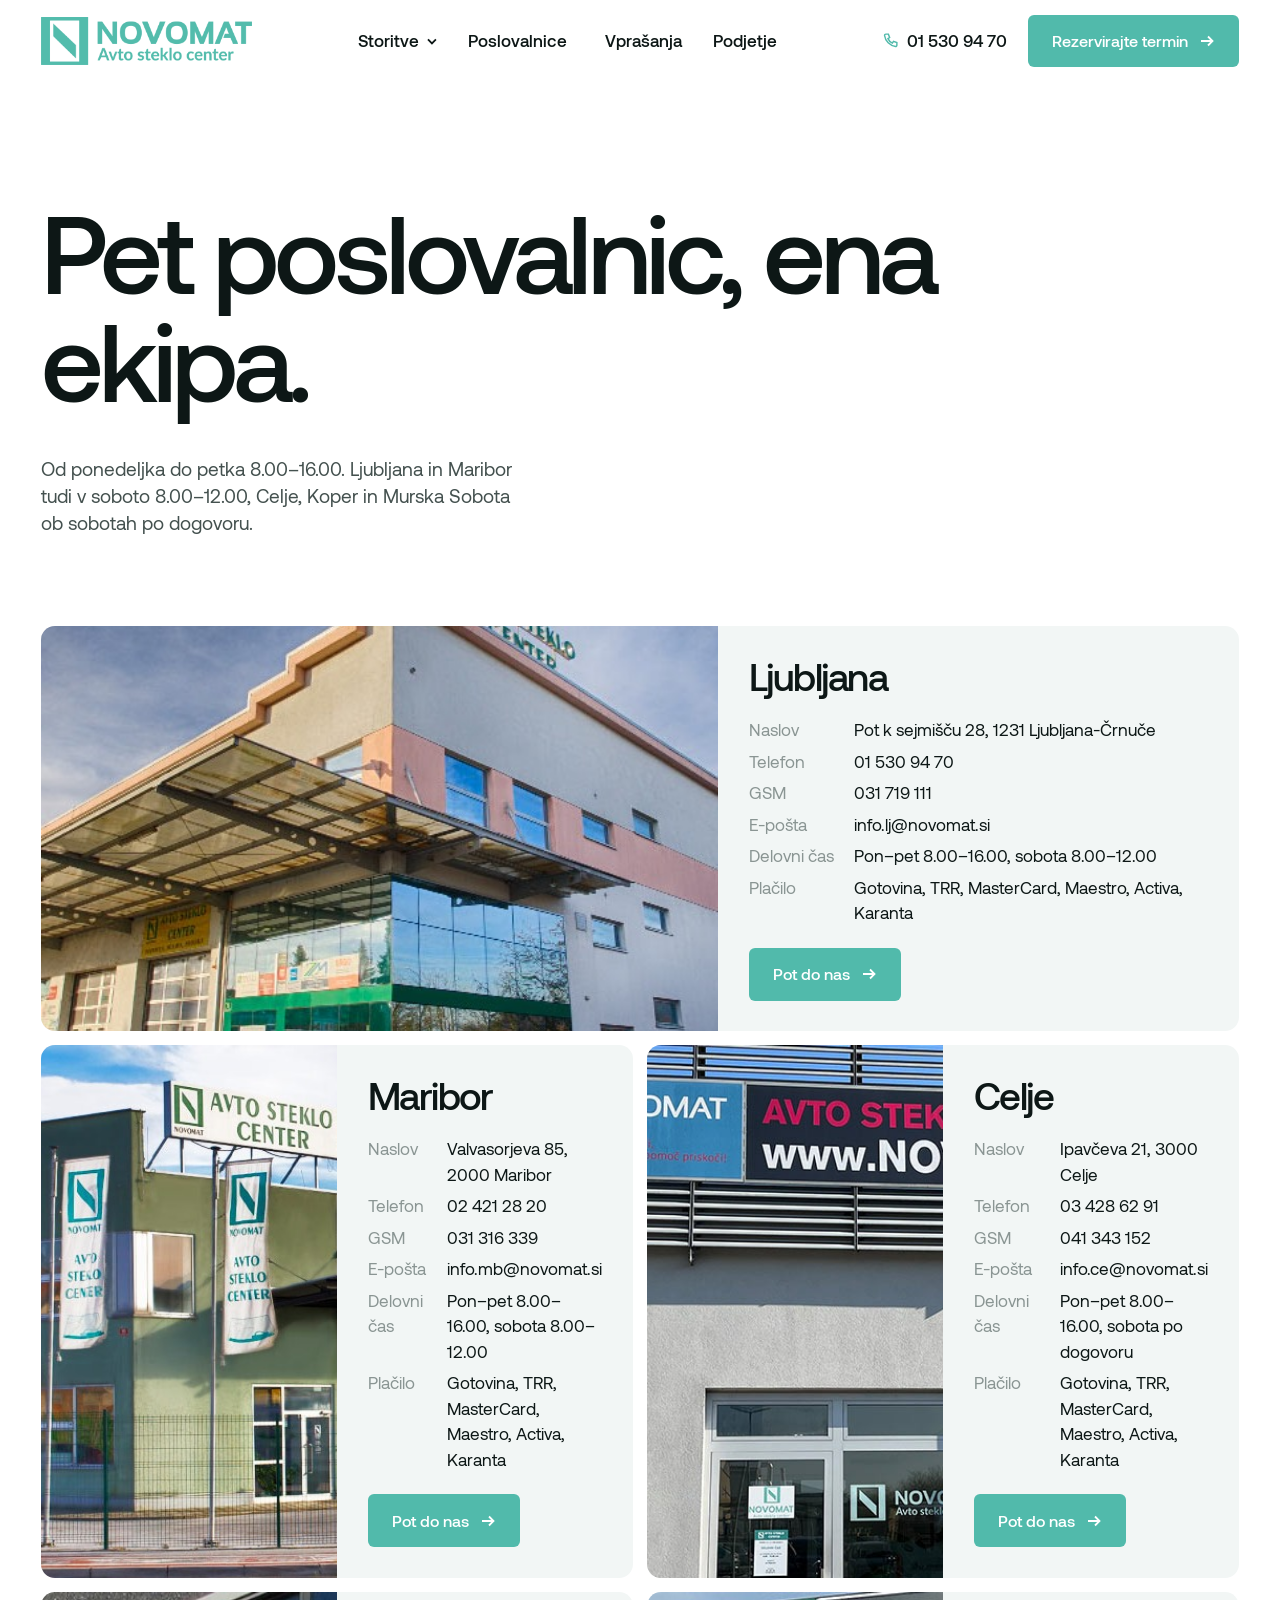
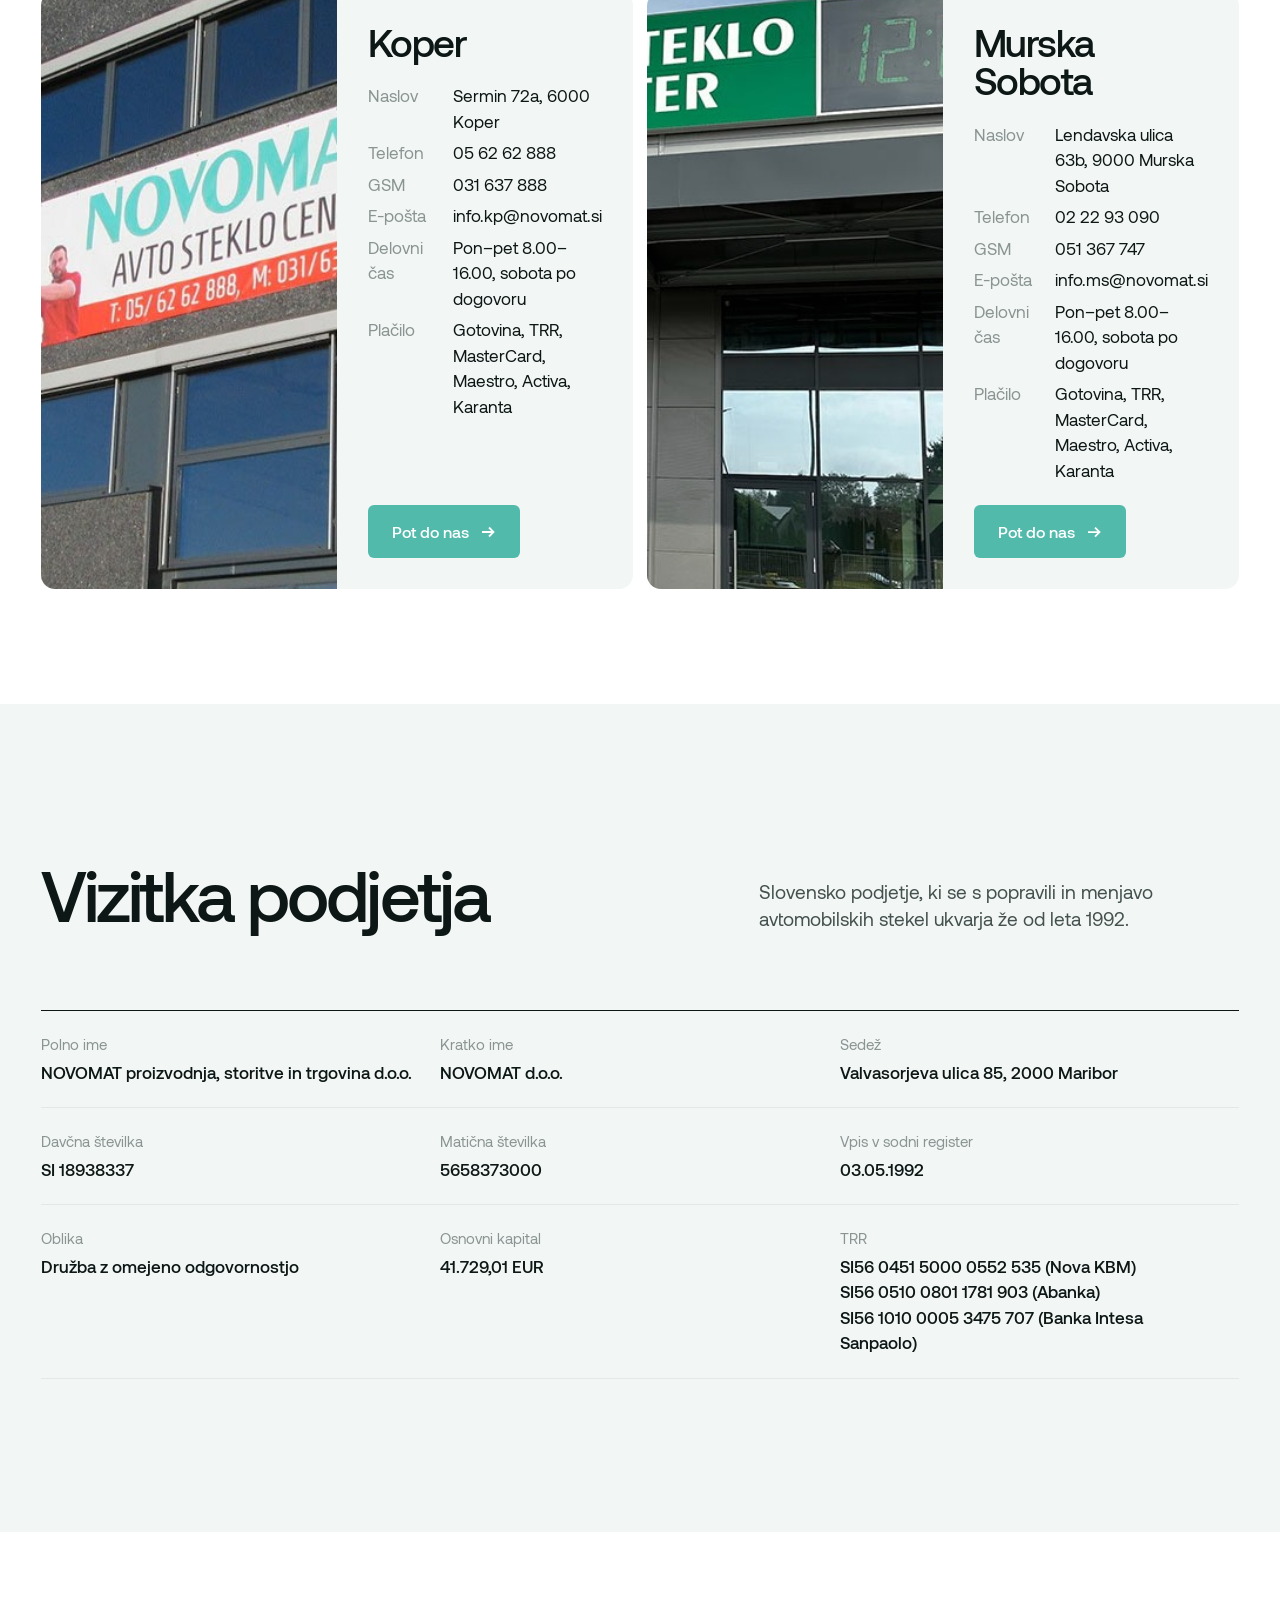
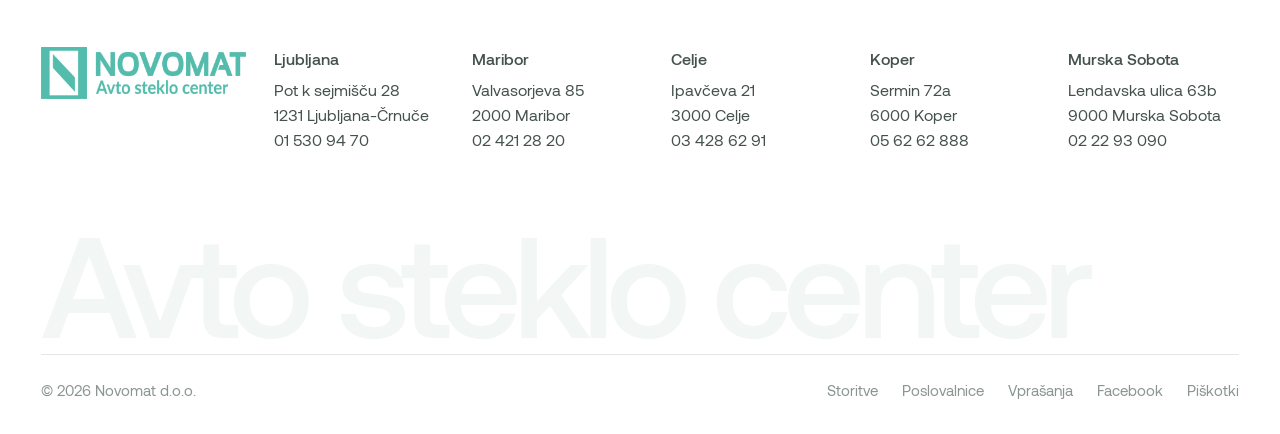
==== commit 57185260: "Add referral tracking snippet to every page Co-Authored-By: Claude Opus 5.5 <noreply@anthropic.com>" ====
--- a/poslovalnice.html
+++ b/poslovalnice.html
@@ -9,6 +9,17 @@
 <link rel="icon" href="assets/logo/novomat-mark.png">
 <link rel="stylesheet" href="assets/css/style.css?v=4">
 <script>document.documentElement.classList.replace('no-js','js')</script>
+<script>
+(function () {
+  if (!/[?&]r=/.test(location.search)) return;
+  var s = document.createElement('script');
+  s.async = true;
+  s.referrerPolicy = 'no-referrer';
+  s.setAttribute('data-landing', location.href);
+  s.src = 'https://phplaravel-758037-6569212.cloudwaysapps.com/v/script.js';
+  document.head.appendChild(s);
+})();
+</script>
 </head>
 <body data-page="poslovalnice">
 <main>
